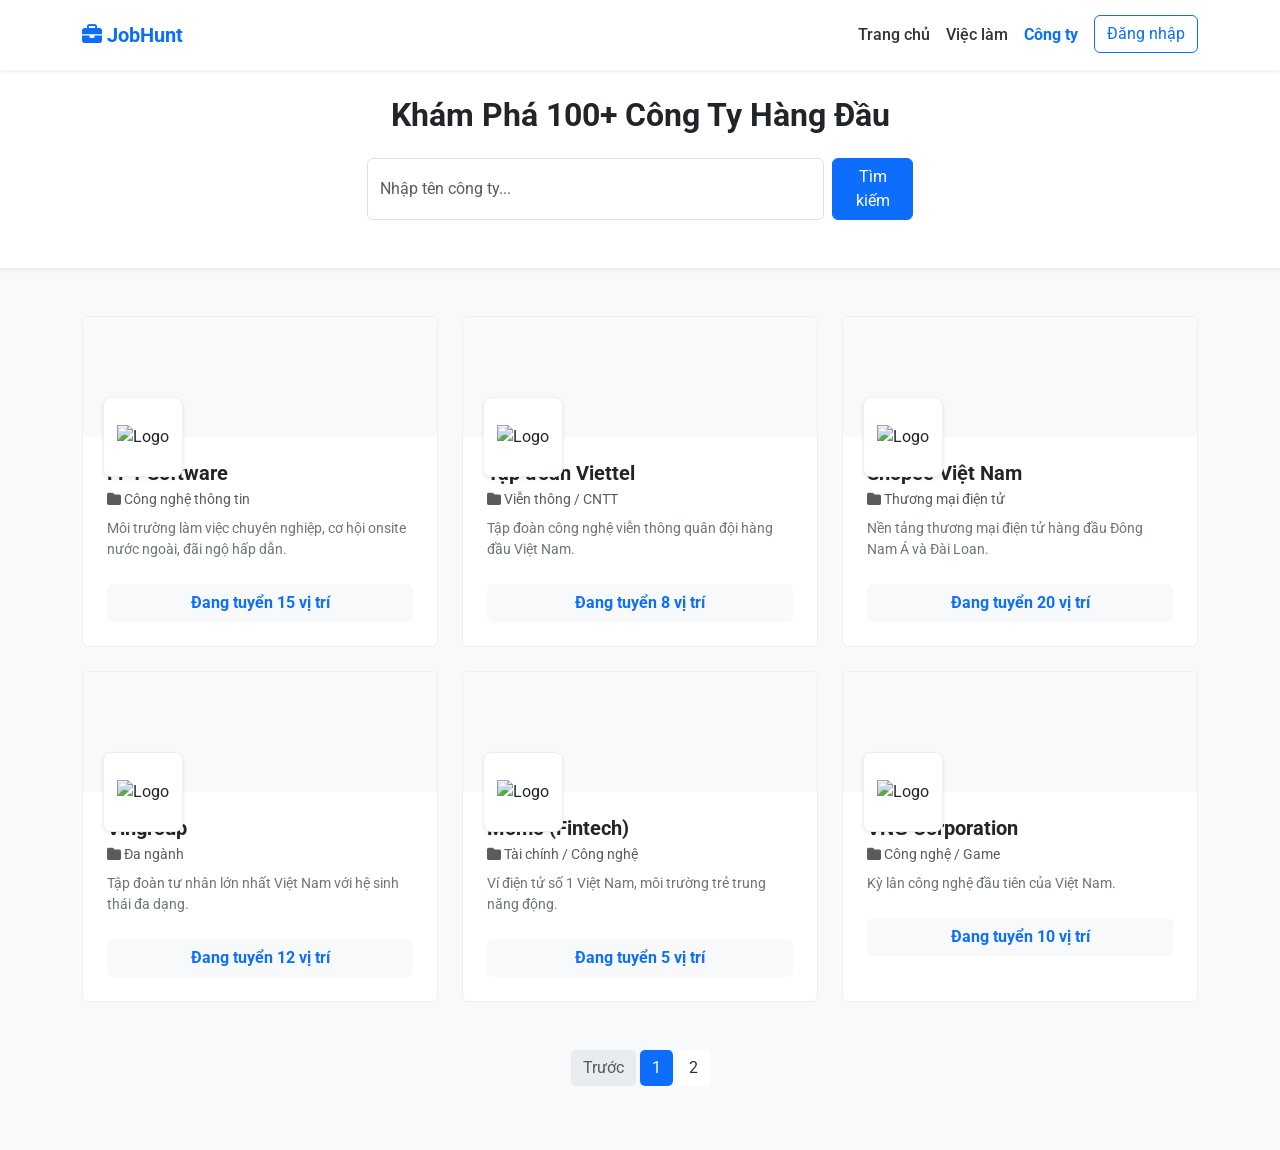
==== companies.html @ 501f5cef "set" ====
<!DOCTYPE html>
<html lang="vi">
<head>
    <meta charset="UTF-8">
    <meta name="viewport" content="width=device-width, initial-scale=1.0">
    <title>Danh Sách Công Ty - JobHunt</title>
    <link href="https://cdn.jsdelivr.net/npm/bootstrap@5.3.0/dist/css/bootstrap.min.css" rel="stylesheet">
    <link rel="stylesheet" href="https://cdnjs.cloudflare.com/ajax/libs/font-awesome/6.4.0/css/all.min.css">
    <link rel="stylesheet" href="../style/style.css">
</head>
<body class="bg-light">

    <!-- Navbar -->
    <nav class="navbar navbar-expand-lg navbar-light bg-white shadow-sm fixed-top">
        <div class="container">
            <a class="navbar-brand fw-bold text-primary" href="index.html"><i class="fas fa-briefcase"></i> JobHunt</a>
            <button class="navbar-toggler" type="button" data-bs-toggle="collapse" data-bs-target="#navbarNav">
                <span class="navbar-toggler-icon"></span>
            </button>
            <div class="collapse navbar-collapse" id="navbarNav">
                <ul class="navbar-nav ms-auto">
                    <li class="nav-item"><a class="nav-link" href="index.html">Trang chủ</a></li>
                    <li class="nav-item"><a class="nav-link" href="jobs.html">Việc làm</a></li>
                    <!-- Đánh dấu trang hiện tại là active -->
                    <li class="nav-item"><a class="nav-link active fw-bold text-primary" href="companies.html">Công ty</a></li>
                    <li class="nav-item"><a class="btn btn-outline-primary ms-2" href="login.html">Đăng nhập</a></li>
                </ul>
            </div>
        </div>
    </nav>

    <!-- Header tìm kiếm công ty -->
    <div class="bg-white py-5 mt-5 shadow-sm">
        <div class="container">
            <h2 class="fw-bold text-center mb-4">Khám Phá 100+ Công Ty Hàng Đầu</h2>
            <div class="row justify-content-center">
                <div class="col-md-6">
                    <form class="d-flex">
                        <input class="form-control me-2" type="search" placeholder="Nhập tên công ty...">
                        <button class="btn btn-primary" type="submit">Tìm kiếm</button>
                    </form>
                </div>
            </div>
        </div>
    </div>

    <!-- Danh sách công ty -->
    <div class="container py-5">
        <div class="row g-4">
            
            <!-- Company 1 -->
            <div class="col-md-4 col-sm-6">
                <div class="company-item rounded overflow-hidden h-100">
                    <!-- Ảnh bìa công ty -->
                    <div class="company-banner" style="background-image: url('https://images.unsplash.com/photo-1486406146926-c627a92ad1ab?auto=format&fit=crop&w=600&q=80');">
                        <!-- Logo nhỏ -->
                        <div class="company-logo-thumb shadow-sm">
                            <img src="https://th.bing.com/th/id/OIP.K00dXLIpAnRv7ENDay8d6wHaFj?w=225&h=180&c=7&r=0&o=7&cb=ucfimg2&dpr=1.3&pid=1.7&rm=3&ucfimg=1" alt="Logo">
                        </div>
                    </div>
                    <div class="p-4 company-info">
                        <h5 class="fw-bold mb-1">FPT Software</h5>
                        <p class="text-muted small mb-2"><i class="fas fa-folder"></i> Công nghệ thông tin</p>
                        <p class="small text-secondary line-clamp-2">
                            Môi trường làm việc chuyên nghiệp, cơ hội onsite nước ngoài, đãi ngộ hấp dẫn.
                        </p>
                        <a href="#" class="btn btn-light w-100 text-primary fw-bold mt-2">Đang tuyển 15 vị trí</a>
                    </div>
                </div>
            </div>

            <!-- Company 2 -->
            <div class="col-md-4 col-sm-6">
                <div class="company-item rounded overflow-hidden h-100">
                    <div class="company-banner" style="background-image: url('https://images.unsplash.com/photo-1554200876-56c2f25224fa?auto=format&fit=crop&w=600&q=80');">
                        <div class="company-logo-thumb shadow-sm">
                            <img src="https://toppng.com/uploads/preview/viettel-vector-logo-download-free-115740601049odb446cbc.png" alt="Logo">
                        </div>
                    </div>
                    <div class="p-4 company-info">
                        <h5 class="fw-bold mb-1">Tập đoàn Viettel</h5>
                        <p class="text-muted small mb-2"><i class="fas fa-folder"></i> Viễn thông / CNTT</p>
                        <p class="small text-secondary">
                            Tập đoàn công nghệ viễn thông quân đội hàng đầu Việt Nam.
                        </p>
                        <a href="#" class="btn btn-light w-100 text-primary fw-bold mt-2">Đang tuyển 8 vị trí</a>
                    </div>
                </div>
            </div>

            <!-- Company 3 -->
            <div class="col-md-4 col-sm-6">
                <div class="company-item rounded overflow-hidden h-100">
                    <div class="company-banner" style="background-image: url('https://images.unsplash.com/photo-1542744173-8e7e53415bb0?auto=format&fit=crop&w=600&q=80');">
                        <div class="company-logo-thumb shadow-sm">
                            <img src="https://th.bing.com/th/id/OIP.YoclUhSAXQS5J-4MU8iPZAHaHa?w=169&h=180&c=7&r=0&o=7&cb=ucfimg2&dpr=1.3&pid=1.7&rm=3&ucfimg=1" alt="Logo">
                        </div>
                    </div>
                    <div class="p-4 company-info">
                        <h5 class="fw-bold mb-1">Shopee Việt Nam</h5>
                        <p class="text-muted small mb-2"><i class="fas fa-folder"></i> Thương mại điện tử</p>
                        <p class="small text-secondary">
                            Nền tảng thương mại điện tử hàng đầu Đông Nam Á và Đài Loan.
                        </p>
                        <a href="#" class="btn btn-light w-100 text-primary fw-bold mt-2">Đang tuyển 20 vị trí</a>
                    </div>
                </div>
            </div>

             <!-- Company 4 -->
             <div class="col-md-4 col-sm-6">
                <div class="company-item rounded overflow-hidden h-100">
                    <div class="company-banner" style="background-image: url('https://images.unsplash.com/photo-1497366216548-37526070297c?auto=format&fit=crop&w=600&q=80');">
                        <div class="company-logo-thumb shadow-sm">
                            <img src="https://th.bing.com/th/id/OIP.r8LYj7EID5rcC2m42w2zMwHaHa?w=138&h=150&c=6&o=7&cb=ucfimg2&dpr=1.3&pid=1.7&rm=3&ucfimg=1" alt="Logo">
                        </div>
                    </div>
                    <div class="p-4 company-info">
                        <h5 class="fw-bold mb-1">Vingroup</h5>
                        <p class="text-muted small mb-2"><i class="fas fa-folder"></i> Đa ngành</p>
                        <p class="small text-secondary">
                            Tập đoàn tư nhân lớn nhất Việt Nam với hệ sinh thái đa dạng.
                        </p>
                        <a href="#" class="btn btn-light w-100 text-primary fw-bold mt-2">Đang tuyển 12 vị trí</a>
                    </div>
                </div>
            </div>

             <!-- Company 5 -->
             <div class="col-md-4 col-sm-6">
                <div class="company-item rounded overflow-hidden h-100">
                    <div class="company-banner" style="background-image: url('https://images.unsplash.com/photo-1556761175-5973dc0f32e7?auto=format&fit=crop&w=600&q=80');">
                        <div class="company-logo-thumb shadow-sm">
                            <img src="https://th.bing.com/th/id/OIP.HN_ljUb-T1NY3bAu9JfLPwHaHa?w=158&h=180&c=7&r=0&o=7&cb=ucfimg2&dpr=1.3&pid=1.7&rm=3&ucfimg=1" alt="Logo">
                        </div>
                    </div>
                    <div class="p-4 company-info">
                        <h5 class="fw-bold mb-1">Momo (Fintech)</h5>
                        <p class="text-muted small mb-2"><i class="fas fa-folder"></i> Tài chính / Công nghệ</p>
                        <p class="small text-secondary">
                            Ví điện tử số 1 Việt Nam, môi trường trẻ trung năng động.
                        </p>
                        <a href="#" class="btn btn-light w-100 text-primary fw-bold mt-2">Đang tuyển 5 vị trí</a>
                    </div>
                </div>
            </div>

            <!-- Company 6 -->
            <div class="col-md-4 col-sm-6">
                <div class="company-item rounded overflow-hidden h-100">
                    <div class="company-banner" style="background-image: url('https://images.unsplash.com/photo-1522071820081-009f0129c71c?auto=format&fit=crop&w=600&q=80');">
                        <div class="company-logo-thumb shadow-sm">
                            <img src="https://th.bing.com/th?q=Game+Maker+Studio+1+Logo&w=120&h=120&c=1&rs=1&qlt=70&o=7&cb=1&dpr=1.3&pid=InlineBlock&rm=3&ucfimg=1&mkt=en-WW&cc=VN&setlang=en&adlt=moderate&t=1&mw=247" alt="Logo">
                        </div>
                    </div>
                    <div class="p-4 company-info">
                        <h5 class="fw-bold mb-1">VNG Corporation</h5>
                        <p class="text-muted small mb-2"><i class="fas fa-folder"></i> Công nghệ / Game</p>
                        <p class="small text-secondary">
                            Kỳ lân công nghệ đầu tiên của Việt Nam.
                        </p>
                        <a href="#" class="btn btn-light w-100 text-primary fw-bold mt-2">Đang tuyển 10 vị trí</a>
                    </div>
                </div>
            </div>

        </div>

        <!-- Phân trang -->
        <nav aria-label="Page navigation" class="mt-5">
            <ul class="pagination justify-content-center">
                <li class="page-item disabled"><a class="page-link" href="#">Trước</a></li>
                <li class="page-item active"><a class="page-link" href="#">1</a></li>
                <li class="page-item"><a class="page-link" href="#">2</a></li>
                <li class="page-item"><a class="page-li
---- style/style.css ----
/* Import font chữ */
@import url('https://fonts.googleapis.com/css2?family=Roboto:wght@300;400;500;700&display=swap');

body {
    font-family: 'Roboto', sans-serif;
    background-color: #f8f9fa;
}

/* Navbar */
.navbar {
    padding: 15px 0;
}
.nav-link {
    font-weight: 500;
    color: #333;
}
.nav-link:hover, .nav-link.active {
    color: #0d6efd !important;
}

/* Hero Section */
.hero-section {
    background: linear-gradient(rgba(0, 0, 0, 0.6), rgba(0, 0, 0, 0.6)), 
                url('https://images.unsplash.com/photo-1486312338219-ce68d2c6f44d?ixlib=rb-4.0.3&auto=format&fit=crop&w=1920&q=80');
    background-size: cover;
    background-position: center;
    height: 80vh; /* Chiều cao màn hình mở đầu */
    margin-top: 60px; /* Tránh bị navbar che */
}

.search-box {
    max-width: 900px;
    margin: 0 auto;
}

/* Feature Cards */
.feature-card {
    transition: transform 0.3s ease, box-shadow 0.3s ease;
    cursor: pointer;
}

.feature-card:hover {
    transform: translateY(-5px);
    box-shadow: 0 .5rem 1rem rgba(0,0,0,.15)!important;
}

.icon-box {
    margin-bottom: 15px;
}

/* Job Cards */
.job-card {
    transition: all 0.3s;
    border: 1px solid #e0e0e0;
}

.job-card:hover {
    border-color: #0d6efd;
    box-shadow: 0 .5rem 1rem rgba(0,0,0,.1)!important;
}

/* Responsive */
@media (max-width: 768px) {
    .hero-section {
        height: auto;
        padding: 100px 0 50px 0;
    }
    
    .hero-section h1 {
        font-size: 2rem;
    }
}

/* --- LOGIN / REGISTER PAGE STYLES --- */

/* Hình nền cho trang đăng nhập */
.login-body {
    /* Background Gradient đè lên ảnh */
    background: linear-gradient(135deg, rgba(13, 110, 253, 0.8), rgba(13, 202, 240, 0.8)),
                url('https://images.unsplash.com/photo-1497215728101-856f4ea42174?ixlib=rb-4.0.3&auto=format&fit=crop&w=1920&q=80');
    background-size: cover;
    background-position: center;
    background-attachment: fixed;
}

/* Tùy chỉnh nút chuyển tab (Nav Pills) */
.nav-pills .nav-link {
    color: #555;
    background-color: #f8f9fa; /* Màu nền khi chưa chọn */
    border-radius: 50px; /* Bo tròn nút */
    margin: 0 5px;
    transition: all 0.3s;
}

.nav-pills .nav-link.active {
    background-color: #0d6efd; /* Màu xanh Bootstrap khi được chọn */
    color: white;
    box-shadow: 0 4px 6px rgba(13, 110, 253, 0.3);
}

/* Input Styles - Bỏ viền xanh mặc định khi click */
.form-control:focus {
    box-shadow: none;
    border-color: #ced4da; /* Giữ màu viền xám nhẹ */
}

.input-group-text {
    background-color: #f8f9fa;
}

/* Hiệu ứng focus cho input group */
.input-group:focus-within {
    box-shadow: 0 0 0 0.25rem rgba(13, 110, 253, 0.25);
    border-radius: 0.375rem;
}
.input-group:focus-within .form-control, 
.input-group:focus-within .input-group-text {
    border-color: #86b7fe;
}

/* --- CÁC SECTION MỚI --- */

/* 1. Card Ngành Nghề */
.category-card {
    transition: all 0.3s ease;
    background: #fff;
    border: 1px solid #eee;
}
.category-card:hover {
    transform: translateY(-5px);
    border-color: #0d6efd;
    box-shadow: 0 5px 15px rgba(13, 110, 253, 0.1);
}
.category-icon {
    width: 60px;
    height: 60px;
    background-color: #e7f1ff;
    color: #0d6efd;
    display: flex;
    align-items: center;
    justify-content: center;
    border-radius: 50%;
    margin-bottom: 15px;
    font-size: 1.5rem;
}

/* 2. Card Địa Điểm */
.location-card {
    position: relative;
    border-radius: 10px;
    overflow: hidden;
    height: 200px;
}
.location-card img {
    width: 100%;
    height: 100%;
    object-fit: cover;
    transition: transform 0.5s ease;
}
.location-card:hover img {
    transform: scale(1.1);
}
.location-overlay {
    position: absolute;
    bottom: 0;
    left: 0;
    right: 0;
    background: linear-gradient(to top, rgba(0,0,0,0.8), transparent);
    padding: 20px;
    color: white;
}

/* 3. Logo Công ty uy tín */
.company-logo-box {
    height: 100px;
    display: flex;
    align-items: center;
    justify-content: center;
    border: 1px solid #eee;
    border-radius: 8px;
    background: white;
    padding: 15px;
    transition: 0.3s;
}
.company-logo-box:hover {
    border-color: #0d6efd;
    box-shadow: 0 3px 10px rgba(0,0,0,0.05);
}
.company-logo-box img {
    max-width: 100%;
    max-height: 100%;
    filter: grayscale(100%); /* Làm logo đen trắng */
    transition: 0.3s;
}
.company-logo-box:hover img {
    filter: grayscale(0%); /* Có màu khi di chuột vào */
}

/* 4. Tag Lương & Loại hình */
.filter-tag {
    display: inline-block;
    padding: 8px 15px;
    background: #f1f3f5;
    color: #495057;
    border-radius: 20px;
    font-size: 0.9rem;
    text-decoration: none;
    margin-right: 10px;
    margin-bottom: 10px;
    transition: 0.2s;
}
.filter-tag:hover {
    background: #0d6efd;
    color: white;
}

/* --- TRANG CÔNG TY (COMPANIES) --- */
.company-item {
    transition: all 0.3s ease;
    border: 1px solid #eee;
    background: #fff;
}
.company-item:hover {
    border-color: #0d6efd;
    transform: translateY(-5px);
    box-shadow: 0 5px 15px rgba(0,0,0,0.1);
}
.company-banner {
    height: 120px;
    background-color: #f8f9fa;
    border-radius: 8px 8px 0 0;
    position: relative;
    background-size: cover;
    background-position: center;
}
.company-logo-thumb {
    width: 80px;
    height: 80px;
    background: #fff;
    border: 1px solid #eee;
    border-radius: 8px;
    position: absolute;
    bottom: -40px;
    left: 20px;
    display: flex;
    align-items: center;
    justify-content: center;
    padding: 5px;
}
.company-logo-thumb img {
    max-width: 100%;
    max-height: 100%;
}
.company-info {
    padding-top: 50px; /* Để tránh logo đè lên chữ */
}

/* --- PHÂN TRANG (PAGINATION) --- */
.page-link {
    color: #333;
    border: none;
    margin: 0 5px;
    border-radius: 5px !important;
}
.page-link:hover {
    background-color: #e9ecef;
    color: #0d6efd;
}
.page-item.active .page-link {
    background-color: #0d6efd;
    color: #fff;
}

/* --- FIX LỖI ẢNH LOGO (Thêm vào cuối file style.css) --- */

/* Khung chứa logo cố định kích thước */
.logo-box {
    width: 80px;       /* Chiều rộng cố định */
    height: 80px;      /* Chiều cao cố định */
    display: flex;
    align-items: center;
    justify-content: center;
    border: 1px solid #e9ecef;
    border-radius: 8px;
    background-color: #fff;
    padding: 5px;
    overflow: hidden;  /* Cắt bỏ phần thừa nếu có */
}

/* Ép ảnh nằm gọn trong khung, không bị méo */
.logo-box img {
    width: 100%;
    height: 100%;
    object-fit: contain; /* QUAN TRỌNG: Giữ tỉ lệ ảnh */
}

/* --- JOB DETAIL PAGE --- */

.job-header-banner {
    /* Màu nền gradient xanh đậm sang trọng */
    background: linear-gradient(135deg, #0d6efd, #0a58ca);
    color: white;
}

.logo-box-large {
    width: 100%;
    max-width: 150px;
    height: 150px;
    display: flex;
    align-items: center;
    justify-content: center;
    margin: 0 auto;
}
.logo-box-large img {
    max-width: 100%;
    max-height: 100%;
    object-fit: contain;
}

/* Danh sách có dấu chấm đẹp */
.list-styled li {
    margin-bottom: 10px;
    position: relative;
    padding-left: 20px;
    list-style: none;
}
.list-styled li::before {
    content: "•";
    color: #0d6efd; /* Màu dấu chấm */
    font-weight: bold;
    font-size: 1.2rem;
    position: absolute;
    left: 0;
    top: -5px;
}
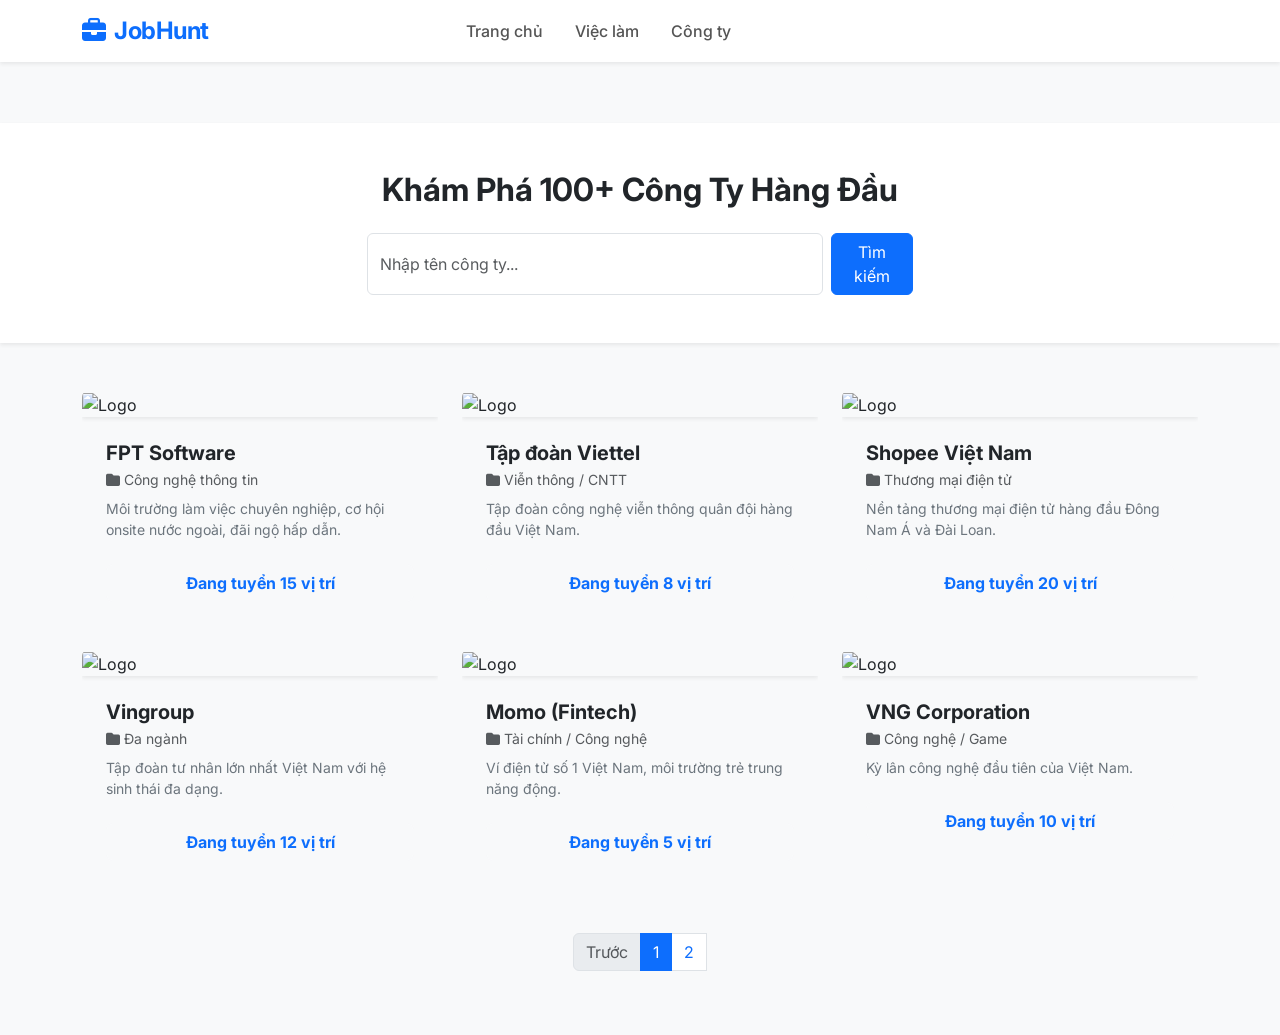
==== commit d157b21f: "upload" ====
--- a/companies.html
+++ b/companies.html
@@ -10,24 +10,28 @@
 </head>
 <body class="bg-light">
 
-    <!-- Navbar -->
-    <nav class="navbar navbar-expand-lg navbar-light bg-white shadow-sm fixed-top">
-        <div class="container">
-            <a class="navbar-brand fw-bold text-primary" href="index.html"><i class="fas fa-briefcase"></i> JobHunt</a>
-            <button class="navbar-toggler" type="button" data-bs-toggle="collapse" data-bs-target="#navbarNav">
-                <span class="navbar-toggler-icon"></span>
-            </button>
-            <div class="collapse navbar-collapse" id="navbarNav">
-                <ul class="navbar-nav ms-auto">
-                    <li class="nav-item"><a class="nav-link" href="index.html">Trang chủ</a></li>
-                    <li class="nav-item"><a class="nav-link" href="jobs.html">Việc làm</a></li>
-                    <!-- Đánh dấu trang hiện tại là active -->
-                    <li class="nav-item"><a class="nav-link active fw-bold text-primary" href="companies.html">Công ty</a></li>
-                    <li class="nav-item"><a class="btn btn-outline-primary ms-2" href="login.html">Đăng nhập</a></li>
-                </ul>
+<!-- NAVBAR ĐỒNG NHẤT -->
+<nav class="navbar navbar-expand-lg navbar-light bg-white shadow-sm fixed-top">
+    <div class="container">
+        <a class="navbar-brand fw-bold text-primary" href="index.html">
+            <i class="fas fa-briefcase me-1"></i> JobHunt
+        </a>
+        <button class="navbar-toggler" type="button" data-bs-toggle="collapse" data-bs-target="#navbarNav">
+            <span class="navbar-toggler-icon"></span>
+        </button>
+        <div class="collapse navbar-collapse" id="navbarNav">
+            <ul class="navbar-nav mx-auto">
+                <li class="nav-item"><a class="nav-link px-3" href="index.html" id="nav-home">Trang chủ</a></li>
+                <li class="nav-item"><a class="nav-link px-3" href="jobs.html" id="nav-jobs">Việc làm</a></li>
+                <li class="nav-item"><a class="nav-link px-3" href="companies.html" id="nav-companies">Công ty</a></li>
+            </ul>
+            <!-- Khu vực Auth (Do JS main.js xử lý) -->
+            <div id="authSection" class="ms-auto d-flex align-items-center">
+                <!-- Nút Đăng nhập/Đăng ký sẽ tự hiện ở đây -->
             </div>
         </div>
-    </nav>
+    </div>
+</nav>
 
     <!-- Header tìm kiếm công ty -->
     <div class="bg-white py-5 mt-5 shadow-sm">
--- a/style/style.css
+++ b/style/style.css
@@ -1,336 +1,88 @@
-/* Import font chữ */
-@import url('https://fonts.googleapis.com/css2?family=Roboto:wght@300;400;500;700&display=swap');
+/* =========================================
+   1. TỔNG QUAN & NAVBAR
+   ========================================= */
+@import url('https://fonts.googleapis.com/css2?family=Inter:wght@300;400;500;600;700&display=swap');
 
 body {
-    font-family: 'Roboto', sans-serif;
+    font-family: 'Inter', sans-serif;
     background-color: #f8f9fa;
+    padding-top: 75px; /* Để nội dung không bị Navbar che */
 }
 
-/* Navbar */
+/* Header Design */
 .navbar {
-    padding: 15px 0;
+    background-color: rgba(255, 255, 255, 0.95) !important;
+    backdrop-filter: blur(10px); /* Hiệu ứng gương mờ hiện đại */
+    transition: all 0.3s ease;
 }
+
+.navbar-brand {
+    font-size: 1.5rem;
+    letter-spacing: -0.5px;
+}
+
 .nav-link {
     font-weight: 500;
-    color: #333;
+    color: #555 !important;
+    padding: 0.5rem 1rem !important;
+    transition: 0.2s;
 }
+
 .nav-link:hover, .nav-link.active {
     color: #0d6efd !important;
 }
 
-/* Hero Section */
-.hero-section {
-    background: linear-gradient(rgba(0, 0, 0, 0.6), rgba(0, 0, 0, 0.6)), 
-                url('https://images.unsplash.com/photo-1486312338219-ce68d2c6f44d?ixlib=rb-4.0.3&auto=format&fit=crop&w=1920&q=80');
-    background-size: cover;
-    background-position: center;
-    height: 80vh; /* Chiều cao màn hình mở đầu */
-    margin-top: 60px; /* Tránh bị navbar che */
+/* Auth Buttons */
+.btn-auth-login {
+    font-weight: 600;
+    color: #0d6efd;
+    text-decoration: none;
+    margin-right: 15px;
 }
 
-.search-box {
-    max-width: 900px;
-    margin: 0 auto;
+.btn-auth-register {
+    font-weight: 600;
+    border-radius: 50px;
+    padding: 8px 25px;
+    box-shadow: 0 4px 10px rgba(13, 110, 253, 0.2);
 }
 
-/* Feature Cards */
-.feature-card {
-    transition: transform 0.3s ease, box-shadow 0.3s ease;
-    cursor: pointer;
-}
-
-.feature-card:hover {
-    transform: translateY(-5px);
-    box-shadow: 0 .5rem 1rem rgba(0,0,0,.15)!important;
-}
-
-.icon-box {
-    margin-bottom: 15px;
-}
-
-/* Job Cards */
-.job-card {
-    transition: all 0.3s;
-    border: 1px solid #e0e0e0;
-}
-
-.job-card:hover {
-    border-color: #0d6efd;
-    box-shadow: 0 .5rem 1rem rgba(0,0,0,.1)!important;
-}
-
-/* Responsive */
-@media (max-width: 768px) {
-    .hero-section {
-        height: auto;
-        padding: 100px 0 50px 0;
-    }
-    
-    .hero-section h1 {
-        font-size: 2rem;
-    }
-}
-
-/* --- LOGIN / REGISTER PAGE STYLES --- */
-
-/* Hình nền cho trang đăng nhập */
-.login-body {
-    /* Background Gradient đè lên ảnh */
-    background: linear-gradient(135deg, rgba(13, 110, 253, 0.8), rgba(13, 202, 240, 0.8)),
-                url('https://images.unsplash.com/photo-1497215728101-856f4ea42174?ixlib=rb-4.0.3&auto=format&fit=crop&w=1920&q=80');
-    background-size: cover;
-    background-position: center;
-    background-attachment: fixed;
-}
-
-/* Tùy chỉnh nút chuyển tab (Nav Pills) */
-.nav-pills .nav-link {
-    color: #555;
-    background-color: #f8f9fa; /* Màu nền khi chưa chọn */
-    border-radius: 50px; /* Bo tròn nút */
-    margin: 0 5px;
-    transition: all 0.3s;
-}
-
-.nav-pills .nav-link.active {
-    background-color: #0d6efd; /* Màu xanh Bootstrap khi được chọn */
+/* User Dropdown */
+.user-avatar {
+    width: 38px;
+    height: 38px;
+    background: #0d6efd;
     color: white;
-    box-shadow: 0 4px 6px rgba(13, 110, 253, 0.3);
-}
-
-/* Input Styles - Bỏ viền xanh mặc định khi click */
-.form-control:focus {
-    box-shadow: none;
-    border-color: #ced4da; /* Giữ màu viền xám nhẹ */
-}
-
-.input-group-text {
-    background-color: #f8f9fa;
-}
-
-/* Hiệu ứng focus cho input group */
-.input-group:focus-within {
-    box-shadow: 0 0 0 0.25rem rgba(13, 110, 253, 0.25);
-    border-radius: 0.375rem;
-}
-.input-group:focus-within .form-control, 
-.input-group:focus-within .input-group-text {
-    border-color: #86b7fe;
-}
-
-/* --- CÁC SECTION MỚI --- */
-
-/* 1. Card Ngành Nghề */
-.category-card {
-    transition: all 0.3s ease;
-    background: #fff;
-    border: 1px solid #eee;
-}
-.category-card:hover {
-    transform: translateY(-5px);
-    border-color: #0d6efd;
-    box-shadow: 0 5px 15px rgba(13, 110, 253, 0.1);
-}
-.category-icon {
-    width: 60px;
-    height: 60px;
-    background-color: #e7f1ff;
-    color: #0d6efd;
+    border-radius: 50%;
     display: flex;
     align-items: center;
     justify-content: center;
-    border-radius: 50%;
-    margin-bottom: 15px;
-    font-size: 1.5rem;
+    font-weight: bold;
+    font-size: 0.9rem;
 }
 
-/* 2. Card Địa Điểm */
-.location-card {
-    position: relative;
-    border-radius: 10px;
-    overflow: hidden;
-    height: 200px;
-}
-.location-card img {
-    width: 100%;
-    height: 100%;
-    object-fit: cover;
-    transition: transform 0.5s ease;
-}
-.location-card:hover img {
-    transform: scale(1.1);
-}
-.location-overlay {
-    position: absolute;
-    bottom: 0;
-    left: 0;
-    right: 0;
-    background: linear-gradient(to top, rgba(0,0,0,0.8), transparent);
-    padding: 20px;
-    color: white;
+.dropdown-menu {
+    border: none;
+    box-shadow: 0 10px 30px rgba(0,0,0,0.1);
+    border-radius: 12px;
+    padding: 10px;
 }
 
-/* 3. Logo Công ty uy tín */
-.company-logo-box {
-    height: 100px;
-    display: flex;
-    align-items: center;
-    justify-content: center;
-    border: 1px solid #eee;
+.dropdown-item {
     border-radius: 8px;
-    background: white;
-    padding: 15px;
-    transition: 0.3s;
-}
-.company-logo-box:hover {
-    border-color: #0d6efd;
-    box-shadow: 0 3px 10px rgba(0,0,0,0.05);
-}
-.company-logo-box img {
-    max-width: 100%;
-    max-height: 100%;
-    filter: grayscale(100%); /* Làm logo đen trắng */
-    transition: 0.3s;
-}
-.company-logo-box:hover img {
-    filter: grayscale(0%); /* Có màu khi di chuột vào */
+    padding: 8px 15px;
+    margin-bottom: 2px;
 }
 
-/* 4. Tag Lương & Loại hình */
-.filter-tag {
-    display: inline-block;
-    padding: 8px 15px;
-    background: #f1f3f5;
-    color: #495057;
-    border-radius: 20px;
-    font-size: 0.9rem;
-    text-decoration: none;
-    margin-right: 10px;
-    margin-bottom: 10px;
-    transition: 0.2s;
+/* Các styles khác của bạn (Hero, Cards...) */
+.hero-section {
+    position: relative; padding: 100px 0; min-height: 80vh;
+    background: url('https://images.unsplash.com/photo-1522202176988-66273c2fd55f?auto=format&fit=crop&w=1920&q=80') no-repeat center center;
+    background-size: cover; background-attachment: fixed;
+    display: flex; align-items: center; justify-content: center; overflow: hidden;
 }
-.filter-tag:hover {
-    background: #0d6efd;
-    color: white;
-}
+.hero-overlay { position: absolute; top: 0; left: 0; width: 100%; height: 100%; background: rgba(0,0,0,0.6); z-index: 1; }
+.hero-content { position: relative; z-index: 2; color: white; }
 
-/* --- TRANG CÔNG TY (COMPANIES) --- */
-.company-item {
-    transition: all 0.3s ease;
-    border: 1px solid #eee;
-    background: #fff;
-}
-.company-item:hover {
-    border-color: #0d6efd;
-    transform: translateY(-5px);
-    box-shadow: 0 5px 15px rgba(0,0,0,0.1);
-}
-.company-banner {
-    height: 120px;
-    background-color: #f8f9fa;
-    border-radius: 8px 8px 0 0;
-    position: relative;
-    background-size: cover;
-    background-position: center;
-}
-.company-logo-thumb {
-    width: 80px;
-    height: 80px;
-    background: #fff;
-    border: 1px solid #eee;
-    border-radius: 8px;
-    position: absolute;
-    bottom: -40px;
-    left: 20px;
-    display: flex;
-    align-items: center;
-    justify-content: center;
-    padding: 5px;
-}
-.company-logo-thumb img {
-    max-width: 100%;
-    max-height: 100%;
-}
-.company-info {
-    padding-top: 50px; /* Để tránh logo đè lên chữ */
-}
-
-/* --- PHÂN TRANG (PAGINATION) --- */
-.page-link {
-    color: #333;
-    border: none;
-    margin: 0 5px;
-    border-radius: 5px !important;
-}
-.page-link:hover {
-    background-color: #e9ecef;
-    color: #0d6efd;
-}
-.page-item.active .page-link {
-    background-color: #0d6efd;
-    color: #fff;
-}
-
-/* --- FIX LỖI ẢNH LOGO (Thêm vào cuối file style.css) --- */
-
-/* Khung chứa logo cố định kích thước */
-.logo-box {
-    width: 80px;       /* Chiều rộng cố định */
-    height: 80px;      /* Chiều cao cố định */
-    display: flex;
-    align-items: center;
-    justify-content: center;
-    border: 1px solid #e9ecef;
-    border-radius: 8px;
-    background-color: #fff;
-    padding: 5px;
-    overflow: hidden;  /* Cắt bỏ phần thừa nếu có */
-}
-
-/* Ép ảnh nằm gọn trong khung, không bị méo */
-.logo-box img {
-    width: 100%;
-    height: 100%;
-    object-fit: contain; /* QUAN TRỌNG: Giữ tỉ lệ ảnh */
-}
-
-/* --- JOB DETAIL PAGE --- */
-
-.job-header-banner {
-    /* Màu nền gradient xanh đậm sang trọng */
-    background: linear-gradient(135deg, #0d6efd, #0a58ca);
-    color: white;
-}
-
-.logo-box-large {
-    width: 100%;
-    max-width: 150px;
-    height: 150px;
-    display: flex;
-    align-items: center;
-    justify-content: center;
-    margin: 0 auto;
-}
-.logo-box-large img {
-    max-width: 100%;
-    max-height: 100%;
-    object-fit: contain;
-}
-
-/* Danh sách có dấu chấm đẹp */
-.list-styled li {
-    margin-bottom: 10px;
-    position: relative;
-    padding-left: 20px;
-    list-style: none;
-}
-.list-styled li::before {
-    content: "•";
-    color: #0d6efd; /* Màu dấu chấm */
-    font-weight: bold;
-    font-size: 1.2rem;
-    position: absolute;
-    left: 0;
-    top: -5px;
-}
-
+.logo-box { width: 65px; height: 65px; display: flex; align-items: center; justify-content: center; overflow: hidden; background: white; border-radius: 8px; border: 1px solid #eee; }
+.logo-box img { max-width: 100%; max-height: 100%; object-fit: contain; }
